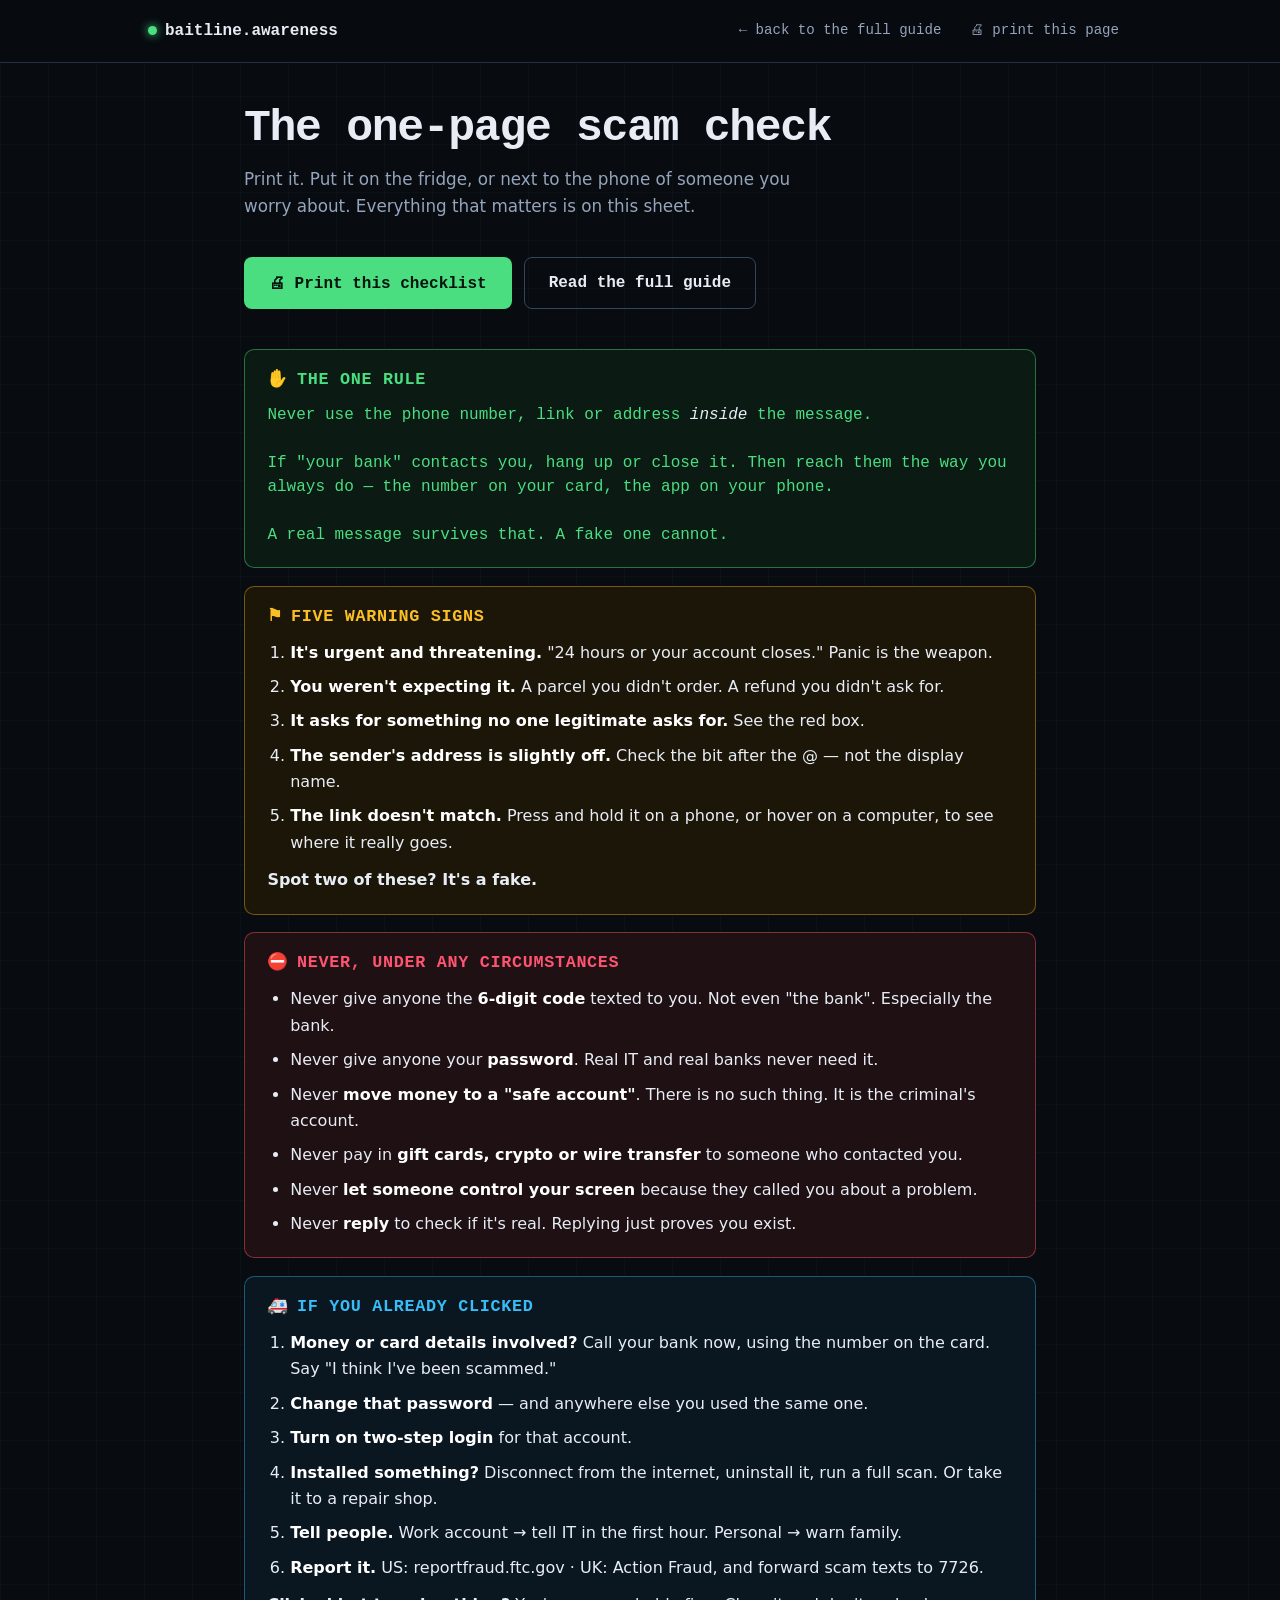
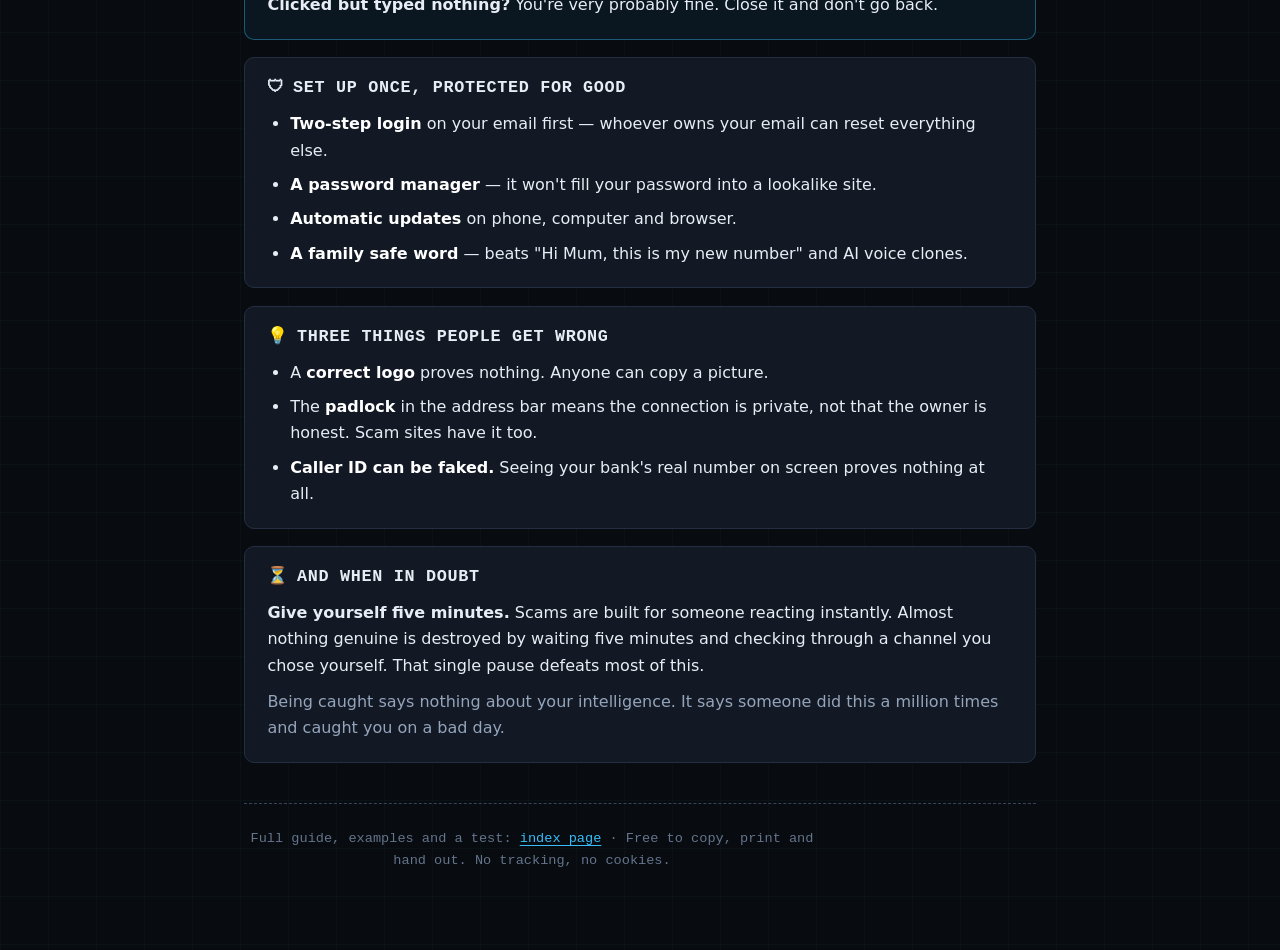
==== guide.html @ 19d21f6c "Build the phishing awareness site Plain HTML/CSS/JS, no build step. Terminal-dark technical aestheti" ====
<!DOCTYPE html>
<html lang="en">
<head>
<meta charset="utf-8">
<meta name="viewport" content="width=device-width, initial-scale=1">
<title>The one-page scam check — Don't Take the Bait</title>
<meta name="description" content="A printable one-page checklist for spotting scam messages. Designed to go on a fridge or next to a phone.">
<meta name="color-scheme" content="dark">
<link rel="stylesheet" href="styles.css">
<link rel="icon" href="data:image/svg+xml,<svg xmlns='http://www.w3.org/2000/svg' viewBox='0 0 100 100'><text y='.9em' font-size='90'>🎣</text></svg>">
<style>
  /* Guide-specific layout. Screen: a single readable column.
     Print: two columns so the whole thing lands on one sheet of paper. */
  .sheet { max-width: 52rem; margin: 0 auto; padding: 2.5rem 1.25rem 4rem; }
  .sheet h1 { font-size: clamp(1.9rem, 5vw, 2.8rem); font-family: var(--mono); color: var(--ink); text-shadow: none; margin-bottom: .25em; }
  .sheet > p.sub { font-size: 1.05rem; color: var(--ink-soft); margin-bottom: 2.25rem; }

  .block {
    background: var(--surface);
    border: 1px solid var(--line);
    border-radius: var(--radius);
    padding: 1.25rem 1.4rem;
    margin-bottom: 1.1rem;
    break-inside: avoid;
  }
  .block h2 {
    font-family: var(--mono);
    font-size: 1.05rem;
    letter-spacing: .04em;
    text-transform: uppercase;
    margin-bottom: .85rem;
    display: flex; align-items: center; gap: .5rem;
  }
  .block.stop  { border-color: rgba(74, 222, 128, .45);  background: var(--term-bg); }
  .block.stop h2  { color: var(--term); }
  .block.never { border-color: rgba(255, 84, 112, .45);  background: var(--red-bg); }
  .block.never h2 { color: var(--red); }
  .block.signs-b { border-color: rgba(251, 191, 36, .4); background: var(--amber-bg); }
  .block.signs-b h2 { color: var(--amber); }
  .block.after { border-color: rgba(56, 189, 248, .4);   background: var(--cyan-bg); }
  .block.after h2 { color: var(--cyan); }

  .block ul, .block ol { margin: 0; padding-left: 1.2em; max-width: none; }
  .block li { margin-bottom: .5em; font-size: 1rem; color: var(--ink); }
  .block li:last-child { margin-bottom: 0; }
  .block li b { color: #fff; }
  .block p { max-width: none; font-size: 1rem; margin-bottom: 0; }

  .big-rule {
    font-family: var(--mono);
    font-size: 1.15rem;
    line-height: 1.5;
    color: var(--term);
    margin: 0;
  }

  .cut { border: 0; border-top: 1px dashed var(--line-hot); margin: 2.5rem 0 1.5rem; }
  .fold-note { font-family: var(--mono); font-size: .85rem; color: var(--ink-dim); text-align: center; }

  @media print {
    @page { margin: 12mm; }
    .sheet { padding: 0; max-width: none; }
    .sheet h1 { font-size: 17pt; margin-bottom: .15em; }
    .sheet > p.sub { font-size: 9pt; margin-bottom: .8rem; color: #333; }
    .columns { column-count: 2; column-gap: 8mm; }
    .block {
      background: #fff !important;
      border: 1pt solid #000 !important;
      padding: 3mm 4mm;
      margin-bottom: 3mm;
      border-radius: 2mm;
    }
    .block h2 { font-size: 9.5pt; color: #000 !important; margin-bottom: 2mm; }
    .block li, .block p { font-size: 8.6pt; line-height: 1.32; color: #000; margin-bottom: 1.1mm; }
    .big-rule { font-size: 9.5pt; color: #000; }
    .cut, .fold-note { display: none; }
  }
</style>
</head>
<body>

<a class="skip-link" href="#sheet">Skip to the checklist</a>

<header class="topbar no-print">
  <div class="wrap">
    <a class="brand" href="index.html"><span class="dot" aria-hidden="true"></span>baitline.awareness</a>
    <nav aria-label="Navigation">
      <a href="index.html">← back to the full guide</a>
      <a href="#" id="print-link">🖨 print this page</a>
    </nav>
  </div>
</header>

<main class="sheet" id="sheet">

  <h1>The one-page scam check</h1>
  <p class="sub">
    Print it. Put it on the fridge, or next to the phone of someone you worry about.
    Everything that matters is on this sheet.
  </p>

  <div class="btn-row no-print" style="margin-top:0;margin-bottom:2.5rem">
    <button class="btn" type="button" id="print-btn">🖨 Print this checklist</button>
    <a class="btn btn-secondary" href="index.html">Read the full guide</a>
  </div>

  <div class="columns">

    <div class="block stop">
      <h2><span aria-hidden="true">✋</span> The one rule</h2>
      <p class="big-rule">
        Never use the phone number, link or address <em>inside</em> the message.<br><br>
        If "your bank" contacts you, hang up or close it. Then reach them the way you
        always do — the number on your card, the app on your phone.<br><br>
        A real message survives that. A fake one cannot.
      </p>
    </div>

    <div class="block signs-b">
      <h2><span aria-hidden="true">⚑</span> Five warning signs</h2>
      <ol>
        <li><b>It's urgent and threatening.</b> "24 hours or your account closes." Panic is the weapon.</li>
        <li><b>You weren't expecting it.</b> A parcel you didn't order. A refund you didn't ask for.</li>
        <li><b>It asks for something no one legitimate asks for.</b> See the red box.</li>
        <li><b>The sender's address is slightly off.</b> Check the bit after the @ — not the display name.</li>
        <li><b>The link doesn't match.</b> Press and hold it on a phone, or hover on a computer, to see where it really goes.</li>
      </ol>
      <p style="margin-top:.7rem"><b>Spot two of these? It's a fake.</b></p>
    </div>

    <div class="block never">
      <h2><span aria-hidden="true">⛔</span> Never, under any circumstances</h2>
      <ul>
        <li>Never give anyone the <b>6-digit code</b> texted to you. Not even "the bank". Especially the bank.</li>
        <li>Never give anyone your <b>password</b>. Real IT and real banks never need it.</li>
        <li>Never <b>move money to a "safe account"</b>. There is no such thing. It is the criminal's account.</li>
        <li>Never pay in <b>gift cards, crypto or wire transfer</b> to someone who contacted you.</li>
        <li>Never <b>let someone control your screen</b> because they called you about a problem.</li>
        <li>Never <b>reply</b> to check if it's real. Replying just proves you exist.</li>
      </ul>
    </div>

    <div class="block after">
      <h2><span aria-hidden="true">🚑</span> If you already clicked</h2>
      <ol>
        <li><b>Money or card details involved?</b> Call your bank now, using the number on the card. Say "I think I've been scammed."</li>
        <li><b>Change that password</b> — and anywhere else you used the same one.</li>
        <li><b>Turn on two-step login</b> for that account.</li>
        <li><b>Installed something?</b> Disconnect from the internet, uninstall it, run a full scan. Or take it to a repair shop.</li>
        <li><b>Tell people.</b> Work account → tell IT in the first hour. Personal → warn family.</li>
        <li><b>Report it.</b> US: reportfraud.ftc.gov · UK: Action Fraud, and forward scam texts to 7726.</li>
      </ol>
      <p style="margin-top:.7rem"><b>Clicked but typed nothing?</b> You're very probably fine. Close it and don't go back.</p>
    </div>

    <div class="block">
      <h2><span aria-hidden="true">🛡</span> Set up once, protected for good</h2>
      <ul>
        <li><b>Two-step login</b> on your email first — whoever owns your email can reset everything else.</li>
        <li><b>A password manager</b> — it won't fill your password into a lookalike site.</li>
        <li><b>Automatic updates</b> on phone, computer and browser.</li>
        <li><b>A family safe word</b> — beats "Hi Mum, this is my new number" and AI voice clones.</li>
      </ul>
    </div>

    <div class="block">
      <h2><span aria-hidden="true">💡</span> Three things people get wrong</h2>
      <ul>
        <li>A <b>correct logo</b> proves nothing. Anyone can copy a picture.</li>
        <li>The <b>padlock</b> in the address bar means the connection is private, not that the owner is honest. Scam sites have it too.</li>
        <li><b>Caller ID can be faked.</b> Seeing your bank's real number on screen proves nothing at all.</li>
      </ul>
    </div>

    <div class="block">
      <h2><span aria-hidden="true">⏳</span> And when in doubt</h2>
      <p>
        <b>Give yourself five minutes.</b> Scams are built for someone reacting instantly.
        Almost nothing genuine is destroyed by waiting five minutes and checking through a
        channel you chose yourself. That single pause defeats most of this.
      </p>
      <p style="margin-top:.6rem;color:var(--ink-soft)">
        Being caught says nothing about your intelligence. It says someone did this a
        million times and caught you on a bad day.
      </p>
    </div>

  </div>

  <hr class="cut no-print">
  <p class="fold-note no-print">
    Full guide, examples and a test: <a href="index.html">index page</a> ·
    Free to copy, print and hand out. No tracking, no cookies.
  </p>

</main>

<script>
  (function () {
    function print(e) { if (e) { e.preventDefault(); } window.print(); }
    var btn = document.getElementById('print-btn');
    var link = document.getElementById('print-link');
    if (btn)  { btn.addEventListener('click', print); }
    if (link) { link.addEventListener('click', print); }
  })();
</script>
</body>
</html>
---- styles.css ----
/* ==========================================================================
   DON'T TAKE THE BAIT — stylesheet
   Look: technical. Terminal, monospace, dark. It should feel like security kit.
   Read: plain. Body copy stays large sans-serif because the audience is
         people who are NOT technical. The aesthetic is the hook; the words
         must never be the barrier.

   Hard rules kept from the accessible build:
     - Body text 19px+. Never below 17px anywhere.
     - Every tappable thing is at least 44px tall.
     - Nothing depends on colour alone — icons and words carry meaning too.
   Committed dark theme (deliberate). Print styles invert to ink-on-paper.
   ========================================================================== */

:root {
  --bg:        #080b10;
  --bg-2:      #0d1219;
  --surface:   #121924;
  --surface-2: #18212e;
  --line:      #232f40;
  --line-hot:  #35455c;

  --ink:       #e8edf5;
  --ink-soft:  #94a4bb;
  --ink-dim:   #64748b;

  --term:      #4ade80;  /* terminal green */
  --cyan:      #38bdf8;
  --red:       #ff5470;
  --amber:     #fbbf24;
  --violet:    #a78bfa;

  --red-bg:    #1e1013;
  --amber-bg:  #1c1608;
  --term-bg:   #0b1a13;
  --cyan-bg:   #0a1620;

  --mono: ui-monospace, SFMono-Regular, "SF Mono", "Cascadia Code", "Consolas", "Liberation Mono", monospace;
  --sans: system-ui, -apple-system, "Segoe UI", Roboto, Arial, sans-serif;

  --radius: 10px;
  --measure: 36rem;
}

* { box-sizing: border-box; }

html { scroll-behavior: smooth; }
@media (prefers-reduced-motion: reduce) {
  html { scroll-behavior: auto; }
  *, *::before, *::after {
    animation-duration: .01ms !important;
    animation-iteration-count: 1 !important;
    transition-duration: .01ms !important;
  }
}

body {
  margin: 0;
  background: var(--bg);
  color: var(--ink);
  font: 400 19px/1.65 var(--sans);
  -webkit-text-size-adjust: 100%;
  /* faint technical grid */
  background-image:
    linear-gradient(rgba(56, 189, 248, .035) 1px, transparent 1px),
    linear-gradient(90deg, rgba(56, 189, 248, .035) 1px, transparent 1px);
  background-size: 48px 48px;
}

h1, h2, h3 { line-height: 1.15; margin: 0 0 .5em; }
h1 { font-size: clamp(2.6rem, 11vw, 6.5rem); font-weight: 800; letter-spacing: -.03em; }
h2 { font-size: clamp(1.6rem, 4vw, 2.35rem); font-weight: 700; letter-spacing: -.02em; }
h3 { font-size: 1.2rem; font-weight: 700; letter-spacing: -.01em; }

p  { margin: 0 0 1em; max-width: var(--measure); }
ul, ol { max-width: var(--measure); padding-left: 1.3em; }
li { margin-bottom: .55em; }
strong { color: #fff; font-weight: 700; }
em { color: var(--ink); }
code {
  font-family: var(--mono);
  font-size: .92em;
  background: var(--surface-2);
  border: 1px solid var(--line);
  border-radius: 4px;
  padding: .1em .4em;
  color: var(--cyan);
}

a { color: var(--cyan); text-underline-offset: 3px; }
a:focus-visible, button:focus-visible, summary:focus-visible, [tabindex]:focus-visible {
  outline: 3px solid var(--cyan);
  outline-offset: 3px;
  border-radius: 4px;
}

.skip-link {
  position: absolute; left: -9999px;
  background: var(--term); color: #05140c;
  font-family: var(--mono); font-weight: 700;
  padding: 1rem 1.25rem; z-index: 100;
}
.skip-link:focus { left: 0; top: 0; }

.wrap { max-width: 64rem; margin: 0 auto; padding: 0 1.25rem; }

section { padding: 4.5rem 0; border-top: 1px solid var(--line); position: relative; }

.lede { font-size: 1.15em; color: var(--ink-soft); max-width: var(--measure); }

/* mono section labels — the "technical" texture */
.eyebrow {
  display: inline-block;
  font-family: var(--mono);
  font-size: .8rem;
  font-weight: 600;
  letter-spacing: .1em;
  text-transform: uppercase;
  color: var(--term);
  background: var(--term-bg);
  border: 1px solid rgba(74, 222, 128, .25);
  border-radius: 4px;
  padding: .35rem .7rem;
  margin-bottom: 1rem;
}
.eyebrow::before { content: "// "; color: var(--ink-dim); }

/* ============================ top bar ================================== */

.topbar {
  position: sticky; top: 0; z-index: 40;
  background: rgba(8, 11, 16, .92);
  backdrop-filter: blur(10px);
  border-bottom: 1px solid var(--line);
}
.topbar .wrap {
  display: flex; align-items: center; gap: 1rem; flex-wrap: wrap;
  min-height: 62px; padding-top: .4rem; padding-bottom: .4rem;
}
.brand {
  font-family: var(--mono); font-weight: 700; font-size: 1rem;
  text-decoration: none; color: var(--ink);
  display: flex; align-items: center; gap: .5rem;
}
.brand .dot {
  width: 9px; height: 9px; border-radius: 50%;
  background: var(--term); box-shadow: 0 0 10px var(--term);
  animation: pulse 2s ease-in-out infinite;
}
@keyframes pulse { 50% { opacity: .35; } }

.topbar nav { margin-left: auto; display: flex; gap: .15rem; flex-wrap: wrap; }
.topbar nav a {
  display: flex; align-items: center;
  min-height: 44px; padding: 0 .75rem;
  font-family: var(--mono); font-size: .88rem; font-weight: 500;
  text-decoration: none; color: var(--ink-soft);
  border-radius: 6px; border: 1px solid transparent;
}
.topbar nav a:hover { color: var(--cyan); border-color: var(--line-hot); background: var(--cyan-bg); }

/* ============================== hero =================================== */

.hero {
  position: relative;
  padding: 3rem 0 4.5rem;
  overflow: hidden;
  border-bottom: 1px solid var(--line);
}
.hero::before {
  content: "";
  position: absolute; inset: 0;
  background: radial-gradient(ellipse 70% 60% at 50% 0%, rgba(255, 84, 112, .16), transparent 70%);
  pointer-events: none;
}
.hero .wrap { position: relative; }

/* --- the fake terminal that "attacks" you --- */
.terminal {
  background: var(--bg-2);
  border: 1px solid var(--line-hot);
  border-radius: var(--radius);
  box-shadow: 0 20px 60px rgba(0, 0, 0, .55);
  overflow: hidden;
  max-width: 46rem;
  margin-bottom: 3rem;
}
.terminal-bar {
  display: flex; align-items: center; gap: .5rem;
  background: var(--surface);
  border-bottom: 1px solid var(--line);
  padding: .65rem .9rem;
}
.terminal-bar i {
  width: 11px; height: 11px; border-radius: 50%; display: block;
  background: var(--line-hot);
}
.terminal-bar i:nth-child(1) { background: #ff5f57; }
.terminal-bar i:nth-child(2) { background: #febc2e; }
.terminal-bar i:nth-child(3) { background: #28c840; }
.terminal-bar span {
  font-family: var(--mono); font-size: .82rem; color: var(--ink-dim);
  margin-left: .5rem;
}
.terminal-body {
  font-family: var(--mono);
  font-size: .95rem;
  line-height: 1.75;
  padding: 1.25rem;
  min-height: 15rem;
  color: var(--ink-soft);
  white-space: pre-wrap;
  word-break: break-word;
}
.terminal-body .ok   { color: var(--term); }
.terminal-body .warn { color: var(--amber); }
.terminal-body .bad  { color: var(--red); font-weight: 700; }
.terminal-body .cmd  { color: var(--ink); }
.terminal-body .prompt { color: var(--term); }
.cursor {
  display: inline-block; width: .6em; height: 1.05em;
  background: var(--term); vertical-align: text-bottom;
  animation: blink 1.05s step-end infinite;
}
@keyframes blink { 50% { opacity: 0; } }

/* --- BOOM --- */
.boom {
  font-family: var(--mono);
  color: var(--red);
  text-shadow: 0 0 40px rgba(255, 84, 112, .45);
  margin-bottom: .15em;
}
.boom-sub {
  font-size: clamp(1.3rem, 4.5vw, 2.4rem);
  font-weight: 600;
  font-family: var(--mono);
  color: var(--ink);
  letter-spacing: -.02em;
  margin: 0 0 1.75rem;
  max-width: none;
}
.hero-reveal p { font-size: 1.12em; color: var(--ink-soft); }

.reveal-anim { animation: rise .5s cubic-bezier(.2, .8, .3, 1) both; }
@keyframes rise { from { opacity: 0; transform: translateY(14px); } }

.hero-stat { display: grid; gap: 1rem; grid-template-columns: repeat(auto-fit, minmax(14rem, 1fr)); margin-top: 2.5rem; }
.hero-stat div {
  background: var(--surface);
  border: 1px solid var(--line);
  border-left: 3px solid var(--red);
  border-radius: 0 var(--radius) var(--radius) 0;
  padding: 1.1rem 1.25rem;
}
.hero-stat strong { display: block; font-family: var(--mono); font-size: 1.7rem; font-weight: 800; line-height: 1.1; color: var(--ink); }
.hero-stat span { font-size: .98rem; color: var(--ink-soft); }

/* ============================ buttons ================================== */

.btn {
  display: inline-flex; align-items: center; justify-content: center; gap: .5rem;
  min-height: 52px; padding: 0 1.5rem;
  font-family: var(--mono); font-weight: 700; font-size: 1rem;
  border-radius: 8px; border: 1px solid transparent;
  cursor: pointer; text-decoration: none;
  background: var(--term); color: #05140c;
  transition: transform .12s ease, box-shadow .12s ease;
}
.btn:hover { transform: translateY(-2px); box-shadow: 0 8px 22px rgba(74, 222, 128, .25); }
.btn-secondary { background: transparent; color: var(--ink); border-color: var(--line-hot); }
.btn-secondary:hover { border-color: var(--cyan); color: var(--cyan); box-shadow: 0 8px 22px rgba(56, 189, 248, .15); }
.btn-danger { background: var(--red); color: #17070b; }
.btn-danger:hover { box-shadow: 0 8px 22px rgba(255, 84, 112, .3); }
.btn-row { display: flex; gap: .75rem; flex-wrap: wrap; margin-top: 1.75rem; }

/* ============================= cards =================================== */

.grid { display: grid; gap: 1.15rem; grid-template-columns: repeat(auto-fit, minmax(16rem, 1fr)); }

.card {
  background: var(--surface);
  border: 1px solid var(--line);
  border-radius: var(--radius);
  padding: 1.5rem;
  position: relative;
}
.card::before {
  content: attr(data-id);
  position: absolute; top: .8rem; right: 1rem;
  font-family: var(--mono); font-size: .72rem; color: var(--ink-dim);
  letter-spacing: .08em;
}
.card h3 { margin-top: 0; display: flex; align-items: center; gap: .6rem; padding-right: 3rem; }
.card p { font-size: 1rem; color: var(--ink-soft); }
.card p:last-child { margin-bottom: 0; }
.card .icon { font-size: 1.5rem; line-height: 1; }

.quote {
  background: var(--bg-2);
  border-left: 3px solid var(--amber);
  border-radius: 0 6px 6px 0;
  padding: .85rem 1.1rem;
  margin: .85rem 0 0;
  font-family: var(--mono);
  font-size: .95rem;
  color: var(--amber);
  max-width: none;
}

/* ======================= warning-sign list ============================= */

.signs { list-style: none; padding: 0; max-width: 50rem; counter-reset: sign; }
.signs > li {
  counter-increment: sign;
  display: flex; gap: 1.15rem;
  background: var(--surface);
  border: 1px solid var(--line);
  border-radius: var(--radius);
  padding: 1.4rem 1.5rem;
  margin-bottom: 1rem;
}
.signs > li::before {
  content: "0" counter(sign);
  flex: 0 0 auto;
  font-family: var(--mono); font-weight: 800; font-size: 1.1rem;
  color: var(--amber);
  background: var(--amber-bg);
  border: 1px solid rgba(251, 191, 36, .3);
  border-radius: 6px;
  width: 3rem; height: 2.5rem;
  display: grid; place-items: center;
}
.signs h3 { margin: .1rem 0 .4rem; }
.signs p { color: var(--ink-soft); }
.signs p:last-child { margin-bottom: 0; }

/* ===================== the fake message viewer ========================= */

.tablist { display: flex; gap: .5rem; flex-wrap: wrap; margin-bottom: 1.25rem; }
.tablist button {
  font-family: var(--mono); font-weight: 600; font-size: .92rem;
  min-height: 48px; padding: 0 1.1rem;
  background: var(--surface); color: var(--ink-soft);
  border: 1px solid var(--line); border-radius: 6px;
  cursor: pointer;
}
.tablist button:hover { border-color: var(--line-hot); color: var(--ink); }
.tablist button[aria-selected="true"] {
  background: var(--cyan-bg); border-color: var(--cyan); color: var(--cyan);
}

.fake-note {
  display: flex; align-items: center; gap: .6rem;
  background: var(--amber-bg); color: var(--amber);
  border: 1px solid rgba(251, 191, 36, .3);
  border-radius: 6px;
  padding: .7rem 1rem;
  font-family: var(--mono); font-size: .9rem;
  margin-bottom: 1.5rem;
  max-width: none;
}

.mock {
  background: var(--surface);
  border: 1px solid var(--line-hot);
  border-radius: var(--radius);
  box-shadow: 0 16px 40px rgba(0, 0, 0, .4);
  overflow: hidden;
}
.mock-head { background: var(--bg-2); border-bottom: 1px solid var(--line); padding: 1rem 1.25rem; }
.mock-head .row { display: flex; gap: .6rem; flex-wrap: wrap; margin-bottom: .4rem; align-items: baseline; }
.mock-head .row:last-child { margin-bottom: 0; }
.mock-head .label {
  font-family: var(--mono); font-size: .85rem; color: var(--ink-dim);
  min-width: 5rem; text-transform: uppercase; letter-spacing: .06em;
}
.mock-body { padding: 1.4rem 1.25rem; }
.mock-body p { font-size: 1.02rem; }

.mock-phone { max-width: 27rem; }
.mock-phone .bubble {
  background: var(--surface-2);
  border: 1px solid var(--line);
  border-radius: 16px 16px 16px 4px;
  padding: 1rem 1.1rem;
  margin: 1.25rem;
}
.mock-phone .bubble p { font-size: 1.02rem; margin: 0; max-width: none; }

.mock-btn {
  display: inline-block;
  background: var(--cyan); color: #04121c;
  padding: .7rem 1.5rem; border-radius: 6px;
  font-weight: 700; text-decoration: none;
  margin: .5rem 0;
}

/* clickable red-flag markers inside a mock */
.flag-btn {
  font: inherit;
  background: rgba(251, 191, 36, .1);
  color: var(--amber);
  border: 1px dashed rgba(251, 191, 36, .5);
  border-radius: 4px;
  padding: .1em .35em;
  cursor: pointer;
  text-align: left;
}
.flag-btn::after { content: " ⚑"; font-size: .8em; }
.flag-btn:hover { background: rgba(251, 191, 36, .22); border-style: solid; }
.flag-btn[aria-expanded="true"] {
  background: var(--amber); color: #171207; border-style: solid; font-weight: 600;
}
.flag-btn.seen:not([aria-expanded="true"]) { border-color: rgba(251, 191, 36, .28); opacity: .78; }

.flag-hint { font-size: .98rem; color: var(--ink-soft); margin: 1rem 0 0; max-width: none; }

.flag-readout {
  margin-top: 1.5rem;
  background: var(--surface);
  border: 1px solid var(--amber);
  border-left: 4px solid var(--amber);
  border-radius: var(--radius);
  padding: 1.35rem 1.5rem;
  min-height: 7rem;
}
.flag-readout h3 { margin-top: 0; color: var(--amber); font-family: var(--mono); }
.flag-readout p { max-width: none; margin-bottom: 0; color: var(--ink); }
.flag-readout .placeholder { color: var(--ink-dim); font-family: var(--mono); font-size: .95rem; }
.flag-progress {
  font-family: var(--mono); font-size: .88rem; color: var(--ink-dim);
  margin-top: 1rem; letter-spacing: .04em;
}

/* raw-headers disclosure — pure technical flavour, clearly optional */
.raw {
  margin-top: 1.25rem;
  background: var(--bg-2);
  border: 1px solid var(--line);
  border-radius: 6px;
}
.raw summary { font-family: var(--mono); font-size: .88rem; color: var(--ink-soft); padding: .85rem 1.1rem; }
.raw pre {
  font-family: var(--mono); font-size: .82rem; line-height: 1.7;
  color: var(--ink-soft); margin: 0; padding: 0 1.1rem 1.1rem;
  overflow-x: auto;
}
.raw pre b { color: var(--red); font-weight: 700; }
.raw pre i { color: var(--ink-dim); font-style: normal; }

/* ============================== quiz =================================== */

.quiz {
  background: var(--surface);
  border: 1px solid var(--line-hot);
  border-radius: var(--radius);
  padding: 1.75rem;
  max-width: 48rem;
}
.quiz-meta {
  display: flex; justify-content: space-between; align-items: center;
  gap: 1rem; flex-wrap: wrap;
  font-family: var(--mono); font-size: .88rem; color: var(--ink-dim);
  letter-spacing: .05em; margin-bottom: .85rem;
}
.quiz-bar { height: 6px; background: var(--bg); border-radius: 99px; overflow: hidden; margin-bottom: 1.5rem; }
.quiz-bar span { display: block; height: 100%; background: var(--cyan); width: 0; transition: width .35s ease; }

.quiz-scenario {
  background: var(--bg-2);
  border: 1px solid var(--line);
  border-left: 3px solid var(--cyan);
  border-radius: 0 6px 6px 0;
  padding: 1.2rem 1.35rem;
  margin-bottom: 1.5rem;
}
.quiz-scenario p { max-width: none; margin-bottom: 0; }
.quiz-scenario .from {
  font-family: var(--mono); font-size: .86rem; color: var(--ink-dim);
  display: block; margin-bottom: .6rem; word-break: break-word;
}

.quiz-answers { display: flex; gap: .75rem; flex-wrap: wrap; }
.quiz-answers button {
  flex: 1 1 13rem;
  font-family: var(--mono); font-weight: 700; font-size: 1rem;
  min-height: 56px; padding: 0 1.25rem;
  border-radius: 8px; border: 1px solid var(--line-hot);
  background: var(--bg-2); color: var(--ink);
  cursor: pointer;
}
.quiz-answers button:hover:not(:disabled) { border-color: var(--cyan); color: var(--cyan); }
.quiz-answers button:disabled { opacity: .4; cursor: default; }

.quiz-feedback { margin-top: 1.5rem; border-radius: var(--radius); padding: 1.3rem 1.45rem; border: 1px solid; }
.quiz-feedback.right { background: var(--term-bg); border-color: rgba(74, 222, 128, .4); }
.quiz-feedback.wrong { background: var(--red-bg); border-color: rgba(255, 84, 112, .4); }
.quiz-feedback h3 { margin-top: 0; font-family: var(--mono); }
.quiz-feedback.right h3 { color: var(--term); }
.quiz-feedback.wrong h3 { color: var(--red); }
.quiz-feedback p { max-width: none; color: var(--ink); }
.quiz-feedback p:last-of-type { margin-bottom: 0; }
.quiz-feedback .btn { margin-top: 1.2rem; }

.quiz-result { text-align: center; padding: 1rem 0; }
.quiz-result .score {
  font-family: var(--mono); font-size: 4rem; font-weight: 800;
  line-height: 1; display: block; color: var(--term); margin-bottom: .5rem;
}
.quiz-result p { max-width: none; color: var(--ink-soft); }

.hidden { display: none !important; }

/* ========================= emergency steps ============================= */

.emergency {
  background: var(--red-bg);
  border: 1px solid rgba(255, 84, 112, .45);
  border-radius: var(--radius);
  padding: 1.85rem;
  max-width: 50rem;
}
.emergency h2 { color: var(--red); margin-top: 0; font-family: var(--mono); font-size: 1.5rem; }
.steps { list-style: none; padding: 0; counter-reset: step; max-width: none; }
.steps > li {
  counter-increment: step;
  display: flex; gap: 1rem;
  padding: 1.1rem 0;
  border-top: 1px solid rgba(255, 84, 112, .22);
}
.steps > li:first-child { border-top: 0; padding-top: 0; }
.steps > li::before {
  content: counter(step);
  flex: 0 0 auto;
  width: 2.2rem; height: 2.2rem;
  display: grid; place-items: center;
  background: var(--red); color: #17070b;
  border-radius: 6px; font-family: var(--mono); font-weight: 800;
}
.steps strong { display: block; font-size: 1.08rem; margin-bottom: .25rem; }
.steps p { margin: 0; max-width: none; font-size: 1rem; color: var(--ink-soft); }

/* ========================== rules of thumb ============================= */

.rule {
  background: var(--term-bg);
  border: 1px solid rgba(74, 222, 128, .35);
  border-radius: var(--radius);
  padding: 1.5rem 1.75rem;
  margin: 2rem 0 0;
  max-width: 50rem;
}
.rule h3 { color: var(--term); margin-top: 0; font-family: var(--mono); }
.rule p { color: var(--ink); }
.rule p:last-child { margin-bottom: 0; }

/* ============================== FAQ ==================================== */

details:not(.raw) {
  background: var(--surface);
  border: 1px solid var(--line);
  border-radius: var(--radius);
  margin-bottom: .7rem;
  max-width: 50rem;
}
details:not(.raw) summary {
  cursor: pointer; padding: 1.1rem 1.35rem;
  font-weight: 650; font-size: 1.05rem; min-height: 44px;
  list-style: none; display: flex; align-items: center; gap: .75rem;
}
summary::-webkit-details-marker { display: none; }
details:not(.raw) summary::before {
  content: "[+]"; font-family: var(--mono); color: var(--cyan);
  font-size: .95rem; font-weight: 700; flex: 0 0 auto;
}
details:not(.raw)[open] summary::before { content: "[-]"; }
details:not(.raw) > *:not(summary) { padding: 0 1.35rem; }
details:not(.raw) > *:last-child { padding-bottom: 1.35rem; }
details p { color: var(--ink-soft); }

/* ============================= footer ================================== */

footer {
  background: var(--bg-2);
  border-top: 1px solid var(--line);
  padding: 2.75rem 0;
  font-size: .95rem;
  color: var(--ink-dim);
}
footer p { max-width: 46rem; }
footer strong { color: var(--ink-soft); }

/* ===================== print (the one-page guide) ====================== */

@media print {
  body {
    background: #fff !important;
    background-image: none !important;
    color: #000;
    font-size: 10pt;
    line-height: 1.38;
  }
  .no-print, .topbar, .skip-link, footer, .hero::before { display: none !important; }
  section { padding: 0; border: 0; page-break-inside: avoid; }
  h1 { font-size: 19pt; color: #000; text-shadow: none; }
  h2 { font-size: 12pt; color: #000; }
  h3 { font-size: 10.5pt; color: #000; }
  p, li, .lede, .card p, .steps p, .signs p, details p { color: #000; }
  strong, em { color: #000; }
  a { color: #000; text-decoration: none; }
  .card, .signs > li, .rule, .emergency, .mock, details, .quote {
    background: #fff !important;
    border: 1px solid #999 !important;
    box-shadow: none !important;
    break-inside: avoid;
  }
  .eyebrow { background: none !important; border: 0 !important; color: #444 !important; padding: 0; }
  .steps > li::before, .signs > li::before { background: #fff !important; color: #000 !important; border: 1px solid #000 !important; }
  code { background: none; border: 0; color: #000; }
}
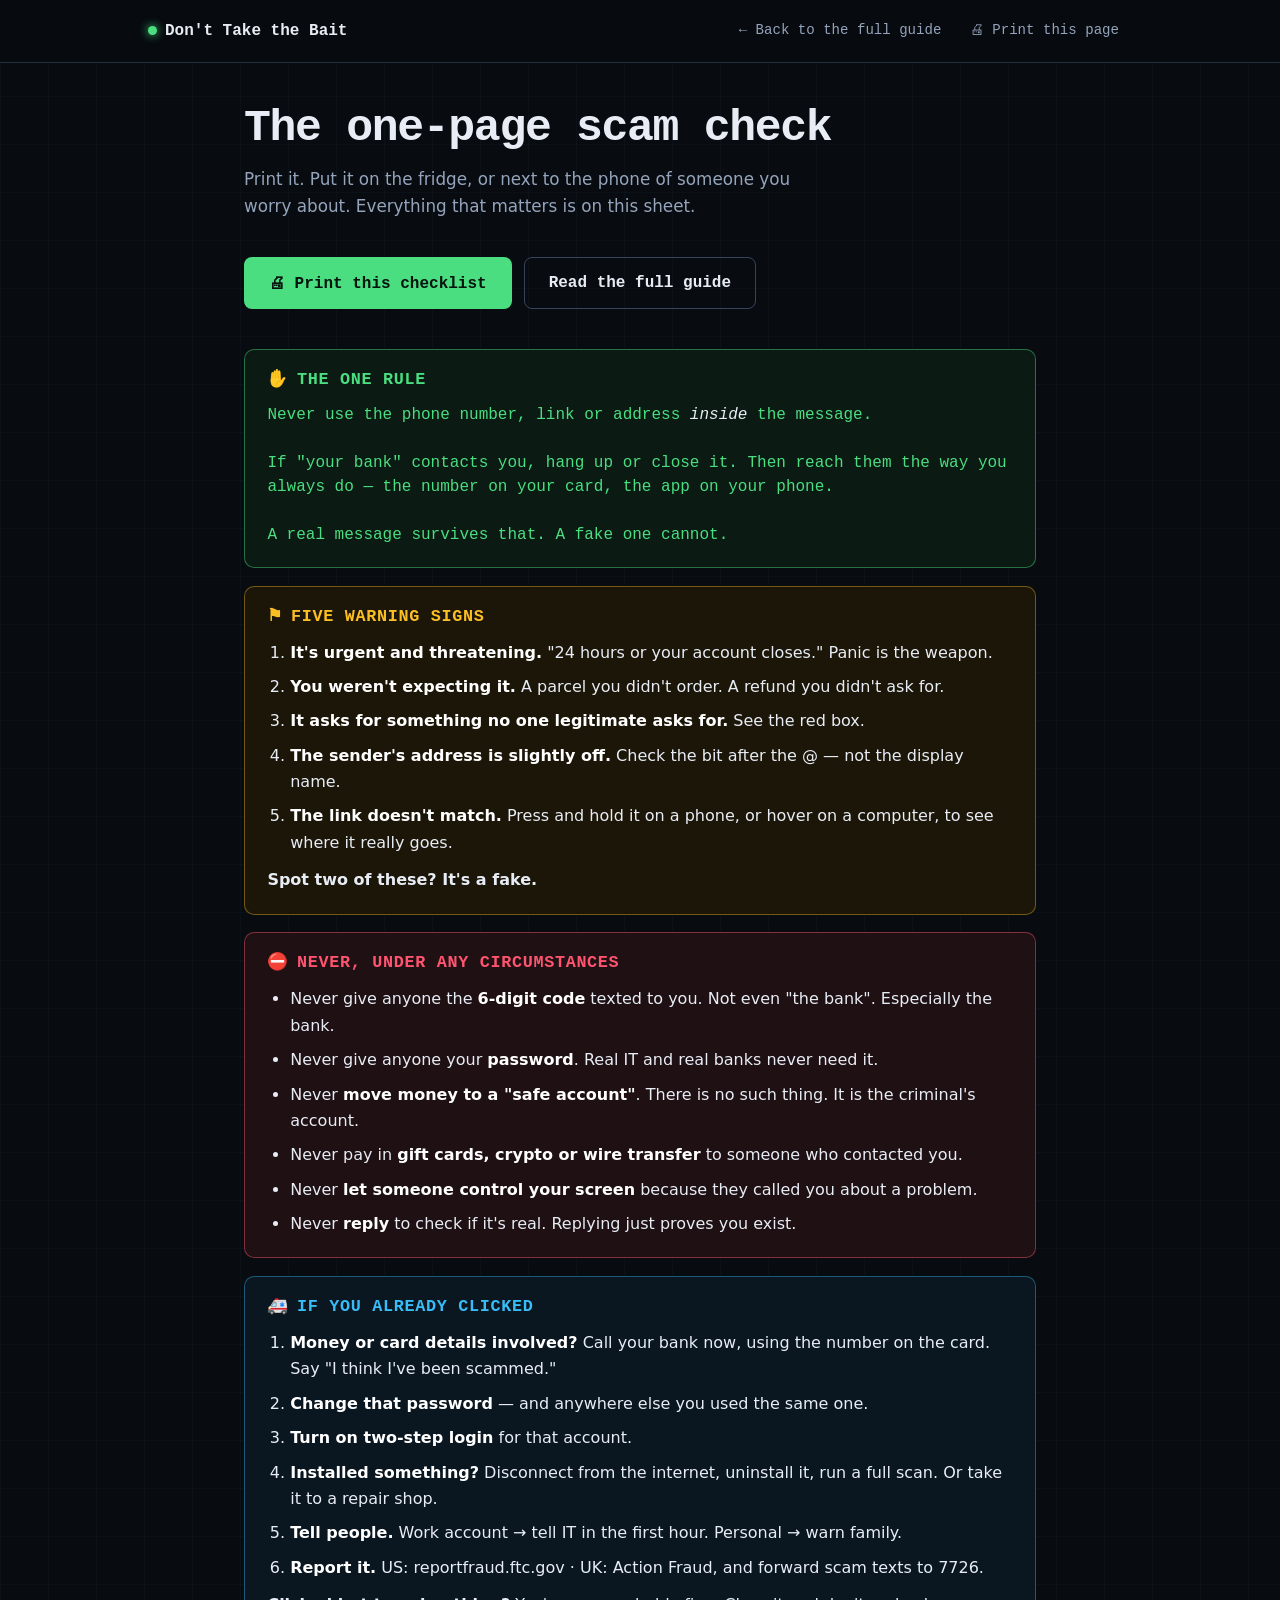
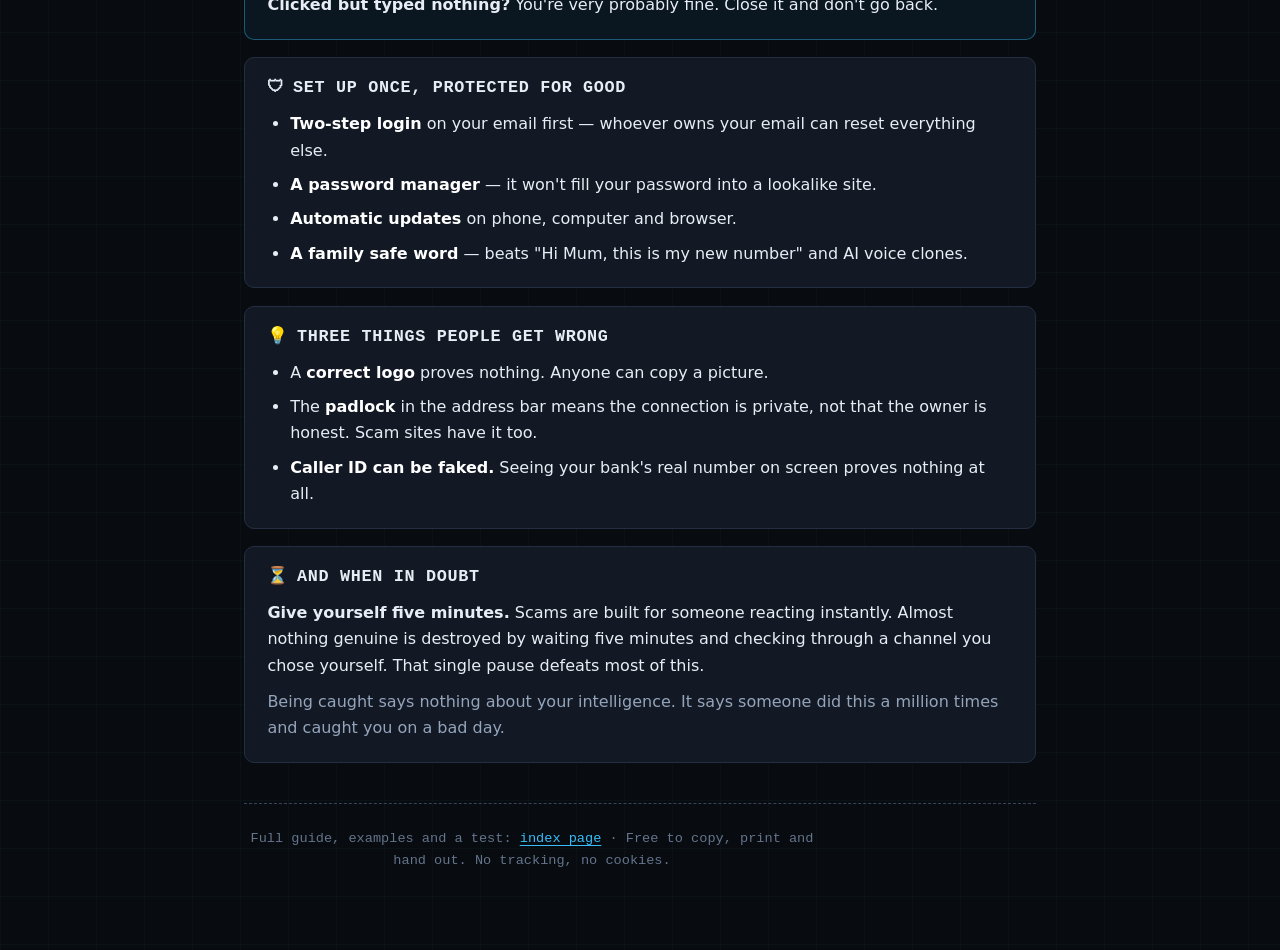
==== commit 21f1d606: "Plain-English nav labels, and stop the quiz lurching on answer Nav read 01_what / 02_signs / 03_tear" ====
--- a/guide.html
+++ b/guide.html
@@ -83,10 +83,10 @@
 
 <header class="topbar no-print">
   <div class="wrap">
-    <a class="brand" href="index.html"><span class="dot" aria-hidden="true"></span>baitline.awareness</a>
+    <a class="brand" href="index.html"><span class="dot" aria-hidden="true"></span>Don't Take the Bait</a>
     <nav aria-label="Navigation">
-      <a href="index.html">← back to the full guide</a>
-      <a href="#" id="print-link">🖨 print this page</a>
+      <a href="index.html">← Back to the full guide</a>
+      <a href="#" id="print-link">🖨 Print this page</a>
     </nav>
   </div>
 </header>
--- a/styles.css
+++ b/styles.css
@@ -104,7 +104,12 @@
 
 .wrap { max-width: 64rem; margin: 0 auto; padding: 0 1.25rem; }
 
-section { padding: 4.5rem 0; border-top: 1px solid var(--line); position: relative; }
+section {
+  padding: 4.5rem 0;
+  border-top: 1px solid var(--line);
+  position: relative;
+  scroll-margin-top: 5rem; /* clear the sticky topbar when jumped to */
+}
 
 .lede { font-size: 1.15em; color: var(--ink-soft); max-width: var(--measure); }
 
